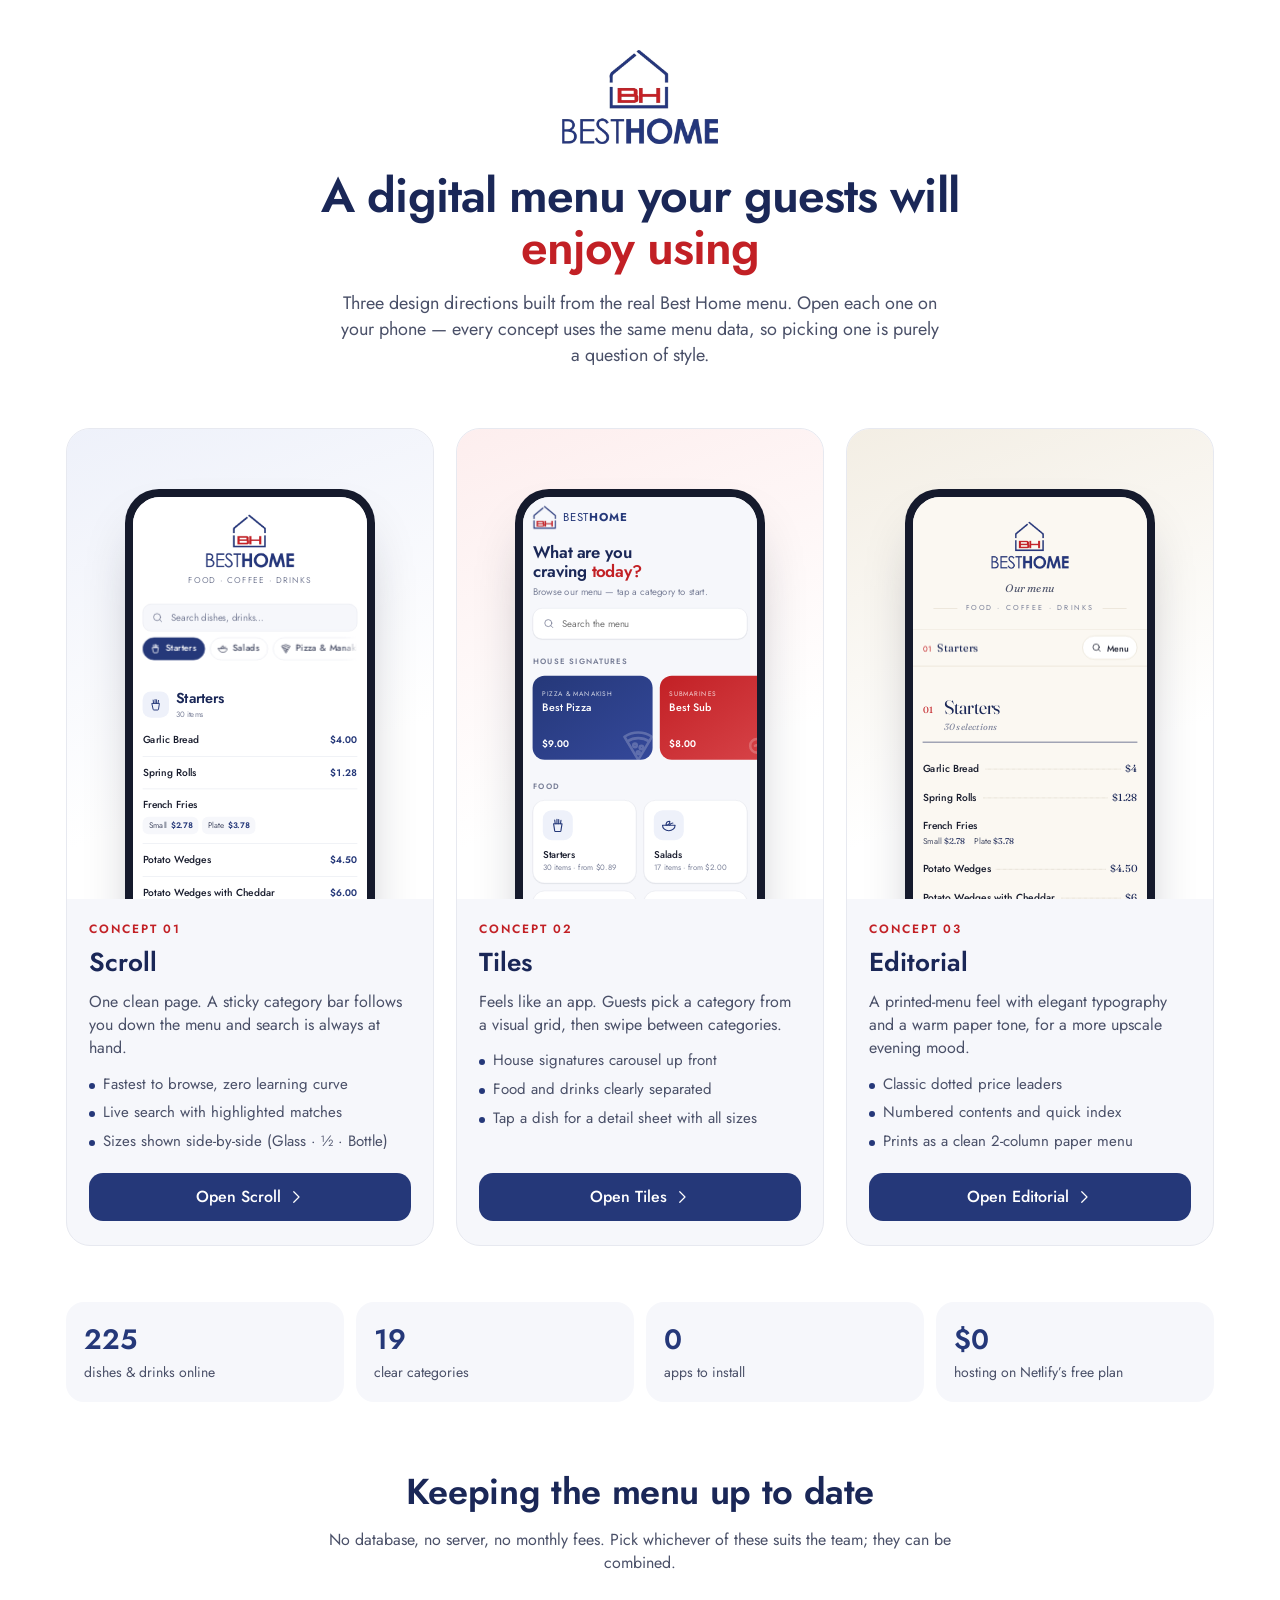
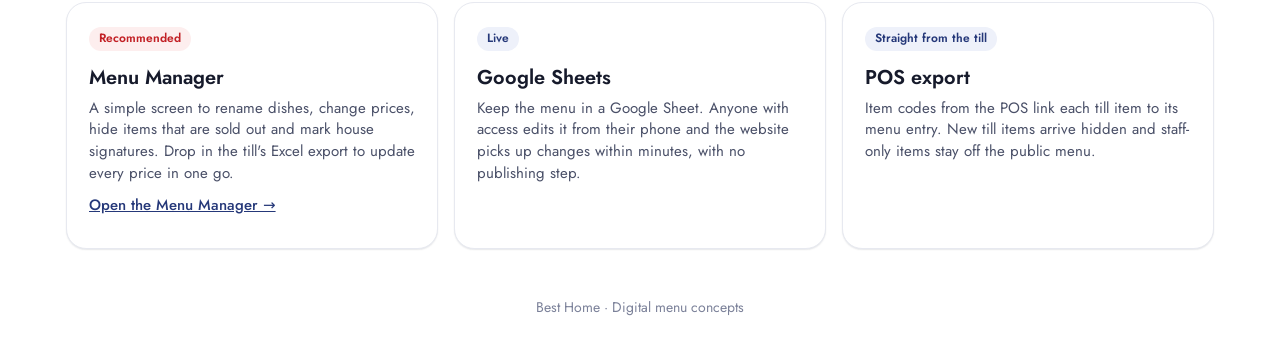
==== index.html @ f2aa8792 "Best Home digital menu: 3 design concepts, menu manager, Netlify config - Curated customer menu from" ====
<!doctype html>
<html lang="en">
<head>
<meta charset="utf-8">
<meta name="viewport" content="width=device-width, initial-scale=1, viewport-fit=cover">
<title>Best Home · Digital Menu Concepts</title>
<meta name="description" content="Three design concepts for the Best Home digital menu.">
<meta name="theme-color" content="#ffffff">
<link rel="icon" href="assets/favicon.png">
<link rel="apple-touch-icon" href="assets/apple-touch-icon.png">
<link rel="preload" href="assets/fonts/jost.woff2" as="font" type="font/woff2" crossorigin>
<link rel="stylesheet" href="assets/base.css">
<style>
  .wrap { max-width: 1180px; margin: 0 auto; padding: 0 16px; }
  .hero { text-align: center; padding: 48px 0 20px; }
  .hero img { width: 160px; margin: 0 auto 24px; }
  .hero h1 { margin: 0 auto; max-width: 720px; font-size: clamp(30px, 6vw, 48px); line-height: 1.08; letter-spacing: -.02em; font-weight: 600; color: var(--navy-ink); }
  .hero h1 span { color: var(--red); }
  .hero p { margin: 16px auto 0; max-width: 600px; color: var(--ink-2); font-size: 18px; }
  .concepts { display: grid; gap: 22px; grid-template-columns: 1fr; margin: 40px 0 0; }
  @media (min-width: 900px) { .concepts { grid-template-columns: repeat(3, 1fr); } }
  .concept { display: flex; flex-direction: column; border-radius: 24px; background: var(--bg-2); border: 1px solid var(--line); overflow: hidden; }
  .stage { position: relative; height: 470px; display: grid; place-items: center; background: linear-gradient(160deg, var(--navy-50), #fff 70%); overflow: hidden; }
  .concept:nth-child(2) .stage { background: linear-gradient(160deg, var(--red-50), #fff 70%); }
  .concept:nth-child(3) .stage { background: linear-gradient(160deg, #f3eee4, #fff 70%); }
  .phone { width: 250px; height: 520px; margin-top: 60px; border-radius: 34px; padding: 8px; background: #151a2c; box-shadow: 0 30px 60px -25px rgba(22,26,43,.45); }
  .screen { width: 100%; height: 100%; border-radius: 27px; overflow: hidden; position: relative; background: #fff; }
  .screen iframe { position: absolute; top: 0; left: 0; width: 390px; height: 790px; border: 0; transform: scale(.6); transform-origin: 0 0; pointer-events: none; }
  .body { padding: 22px 22px 24px; display: flex; flex-direction: column; flex: 1; }
  .num { font-size: 12px; font-weight: 600; letter-spacing: .16em; text-transform: uppercase; color: var(--red); }
  .body h2 { margin: 6px 0 8px; font-size: 26px; font-weight: 600; color: var(--navy-ink); }
  .body p { margin: 0 0 14px; color: var(--ink-2); }
  .body ul { margin: 0 0 20px; padding: 0; list-style: none; display: grid; gap: 7px; font-size: 15px; color: var(--ink-2); }
  .body li { display: flex; gap: 8px; }
  .body li::before { content: ""; flex: none; width: 6px; height: 6px; margin-top: 9px; border-radius: 50%; background: var(--navy); }
  .body .go { margin-top: auto; display: inline-flex; align-items: center; justify-content: center; gap: 6px; height: 48px; border-radius: 14px; background: var(--navy); color: #fff; font-weight: 500; text-decoration: none; transition: background .15s; }
  .body .go:hover { background: var(--navy-ink); }
  .body .go .ico { width: 18px; height: 18px; }

  .manage { margin: 64px 0 0; }
  .manage > h2 { margin: 0; font-size: clamp(26px, 4.5vw, 36px); font-weight: 600; letter-spacing: -.01em; color: var(--navy-ink); text-align: center; }
  .manage > p { margin: 10px auto 0; max-width: 640px; text-align: center; color: var(--ink-2); }
  .ways { display: grid; gap: 16px; grid-template-columns: 1fr; margin-top: 28px; }
  @media (min-width: 900px) { .ways { grid-template-columns: repeat(3, 1fr); } }
  .way { padding: 22px; border-radius: 20px; border: 1px solid var(--line); background: #fff; box-shadow: var(--shadow-sm); }
  .way .tag { display: inline-block; padding: 3px 10px; border-radius: 999px; font-size: 12px; font-weight: 600; background: var(--navy-50); color: var(--navy); }
  .way.rec .tag { background: var(--red-50); color: var(--red); }
  .way h3 { margin: 12px 0 6px; font-size: 20px; font-weight: 600; }
  .way p { margin: 0 0 10px; color: var(--ink-2); font-size: 15px; }
  .way a { color: var(--navy); font-weight: 500; }
  .facts { display: grid; grid-template-columns: repeat(2, 1fr); gap: 12px; margin: 56px 0 0; }
  @media (min-width: 760px) { .facts { grid-template-columns: repeat(4, 1fr); } }
  .fact { padding: 18px; border-radius: 18px; background: var(--bg-2); }
  .fact b { display: block; font-size: 28px; color: var(--navy); font-weight: 600; }
  .fact span { color: var(--ink-2); font-size: 14px; }
  footer { text-align: center; color: var(--ink-3); font-size: 14px; padding: 48px 16px 40px; }
</style>
</head>
<body>
<div class="wrap">
  <header class="hero">
    <img src="assets/logo.png" alt="Best Home" width="160" height="98">
    <h1>A digital menu your guests will <span>enjoy using</span></h1>
    <p>Three design directions built from the real Best Home menu. Open each one on your phone — every concept uses the same menu data, so picking one is purely a question of style.</p>
  </header>

  <div class="concepts">
    <article class="concept">
      <div class="stage"><div class="phone"><div class="screen"><iframe src="scroll/" title="Scroll concept preview" loading="lazy" tabindex="-1"></iframe></div></div></div>
      <div class="body">
        <span class="num">Concept 01</span>
        <h2>Scroll</h2>
        <p>One clean page. A sticky category bar follows you down the menu and search is always at hand.</p>
        <ul><li>Fastest to browse, zero learning curve</li><li>Live search with highlighted matches</li><li>Sizes shown side-by-side (Glass · ½ · Bottle)</li></ul>
        <a class="go" href="scroll/">Open Scroll <span data-i="chevron"></span></a>
      </div>
    </article>
    <article class="concept">
      <div class="stage"><div class="phone"><div class="screen"><iframe src="tiles/" title="Tiles concept preview" loading="lazy" tabindex="-1"></iframe></div></div></div>
      <div class="body">
        <span class="num">Concept 02</span>
        <h2>Tiles</h2>
        <p>Feels like an app. Guests pick a category from a visual grid, then swipe between categories.</p>
        <ul><li>House signatures carousel up front</li><li>Food and drinks clearly separated</li><li>Tap a dish for a detail sheet with all sizes</li></ul>
        <a class="go" href="tiles/">Open Tiles <span data-i="chevron"></span></a>
      </div>
    </article>
    <article class="concept">
      <div class="stage"><div class="phone"><div class="screen"><iframe src="editorial/" title="Editorial concept preview" loading="lazy" tabindex="-1"></iframe></div></div></div>
      <div class="body">
        <span class="num">Concept 03</span>
        <h2>Editorial</h2>
        <p>A printed-menu feel with elegant typography and a warm paper tone, for a more upscale evening mood.</p>
        <ul><li>Classic dotted price leaders</li><li>Numbered contents and quick index</li><li>Prints as a clean 2-column paper menu</li></ul>
        <a class="go" href="editorial/">Open Editorial <span data-i="chevron"></span></a>
      </div>
    </article>
  </div>

  <div class="facts">
    <div class="fact"><b id="f-items">—</b><span>dishes & drinks online</span></div>
    <div class="fact"><b id="f-cats">—</b><span>clear categories</span></div>
    <div class="fact"><b>0</b><span>apps to install</span></div>
    <div class="fact"><b>$0</b><span>hosting on Netlify’s free plan</span></div>
  </div>

  <section class="manage">
    <h2>Keeping the menu up to date</h2>
    <p>No database, no server, no monthly fees. Pick whichever of these suits the team; they can be combined.</p>
    <div class="ways">
      <div class="way rec"><span class="tag">Recommended</span>
        <h3>Menu Manager</h3>
        <p>A simple screen to rename dishes, change prices, hide items that are sold out and mark house signatures. Drop in the till's Excel export to update every price in one go.</p>
        <p><a href="manage/">Open the Menu Manager →</a></p></div>
      <div class="way"><span class="tag">Live</span>
        <h3>Google Sheets</h3>
        <p>Keep the menu in a Google Sheet. Anyone with access edits it from their phone and the website picks up changes within minutes, with no publishing step.</p></div>
      <div class="way"><span class="tag">Straight from the till</span>
        <h3>POS export</h3>
        <p>Item codes from the POS link each till item to its menu entry. New till items arrive hidden and staff-only items stay off the public menu.</p></div>
    </div>
  </section>
</div>
<footer>Best Home · Digital menu concepts</footer>

<script src="assets/config.js"></script>
<script src="assets/icons.js"></script>
<script src="assets/menu-core.js"></script>
<script>
  document.querySelectorAll("[data-i]").forEach((el) => el.innerHTML = BH.icon(el.dataset.i));
  BH.load().then((m) => {
    document.getElementById("f-items").textContent = m.categories.reduce((n, c) => n + c.items.length, 0);
    document.getElementById("f-cats").textContent = m.categories.length;
  });
</script>
</body>
</html>
---- assets/base.css ----
/* Shared tokens + reset. Light mode only (by design). */
/* Self-hosted fonts (no third-party requests) */
@font-face { font-family: "Jost"; font-style: normal; font-weight: 400 700; font-display: swap; src: url(fonts/jost.woff2) format("woff2"); }
@font-face { font-family: "Fraunces"; font-style: normal; font-weight: 300 700; font-display: swap; src: url(fonts/fraunces.woff2) format("woff2"); }
@font-face { font-family: "Fraunces"; font-style: italic; font-weight: 300 600; font-display: swap; src: url(fonts/fraunces-italic.woff2) format("woff2"); }

:root {
  color-scheme: light;
  --navy: #253879;
  --navy-ink: #1a2757;
  --navy-50: #eef1fa;
  --navy-100: #dde3f4;
  --red: #c22025;
  --red-50: #fdeeee;
  --ink: #161a2b;
  --ink-2: #4a5068;
  --ink-3: #7b8199;
  --line: #e7e9f0;
  --bg: #ffffff;
  --bg-2: #f6f7fb;
  --radius: 16px;
  --shadow-sm: 0 1px 2px rgba(22, 26, 43, .06), 0 1px 1px rgba(22, 26, 43, .04);
  --shadow: 0 10px 30px -12px rgba(37, 56, 121, .22), 0 2px 6px rgba(22, 26, 43, .05);
  --font: "Jost", system-ui, -apple-system, "Segoe UI", Roboto, sans-serif;
  --safe-b: env(safe-area-inset-bottom, 0px);
}
*, *::before, *::after { box-sizing: border-box; }
html { -webkit-text-size-adjust: 100%; scroll-behavior: smooth; }
@media (prefers-reduced-motion: reduce) { html { scroll-behavior: auto; } *, *::before, *::after { animation: none !important; transition: none !important; } }
body { margin: 0; background: var(--bg); color: var(--ink); font-family: var(--font); font-size: 16px; line-height: 1.45; -webkit-font-smoothing: antialiased; -webkit-tap-highlight-color: transparent; }
img, svg { display: block; }
button, input { font: inherit; color: inherit; }
button { cursor: pointer; background: none; border: 0; padding: 0; }
a { color: inherit; }
.ico { width: 24px; height: 24px; flex: none; }
.ico-s { width: 16px; height: 16px; flex: none; display: inline-block; vertical-align: -3px; margin-right: 6px; }
.sr-only { position: absolute; width: 1px; height: 1px; overflow: hidden; clip: rect(0 0 0 0); white-space: nowrap; }
:focus-visible { outline: 2.5px solid var(--navy); outline-offset: 2px; border-radius: 8px; }
.tabnum { font-variant-numeric: tabular-nums; }

/* loading skeleton */
.bh-loading { display: grid; place-items: center; min-height: 60vh; color: var(--ink-3); gap: 12px; }
.bh-spin { width: 28px; height: 28px; border: 2.5px solid var(--navy-100); border-top-color: var(--navy); border-radius: 50%; animation: bhspin .8s linear infinite; }
@keyframes bhspin { to { transform: rotate(360deg); } }

/* "back to concepts" pill shown only while presenting the demo */
.demo-pill { position: fixed; left: 12px; bottom: calc(12px + var(--safe-b)); z-index: 90; display: inline-flex; align-items: center; gap: 4px; padding: 8px 12px 8px 8px; border-radius: 999px; background: rgba(22, 26, 43, .86); color: #fff; font-size: 13px; text-decoration: none; backdrop-filter: blur(8px); box-shadow: var(--shadow); }
.demo-pill .ico { width: 18px; height: 18px; }
.preview-bar { position: relative; z-index: 100; background: #fff6d6; color: #6b5200; text-align: center; font-size: 13px; padding: 6px 12px; border-bottom: 1px solid #f0dc92; }
input[type="search"]::-webkit-search-cancel-button, input[type="search"]::-webkit-search-decoration { -webkit-appearance: none; appearance: none; }
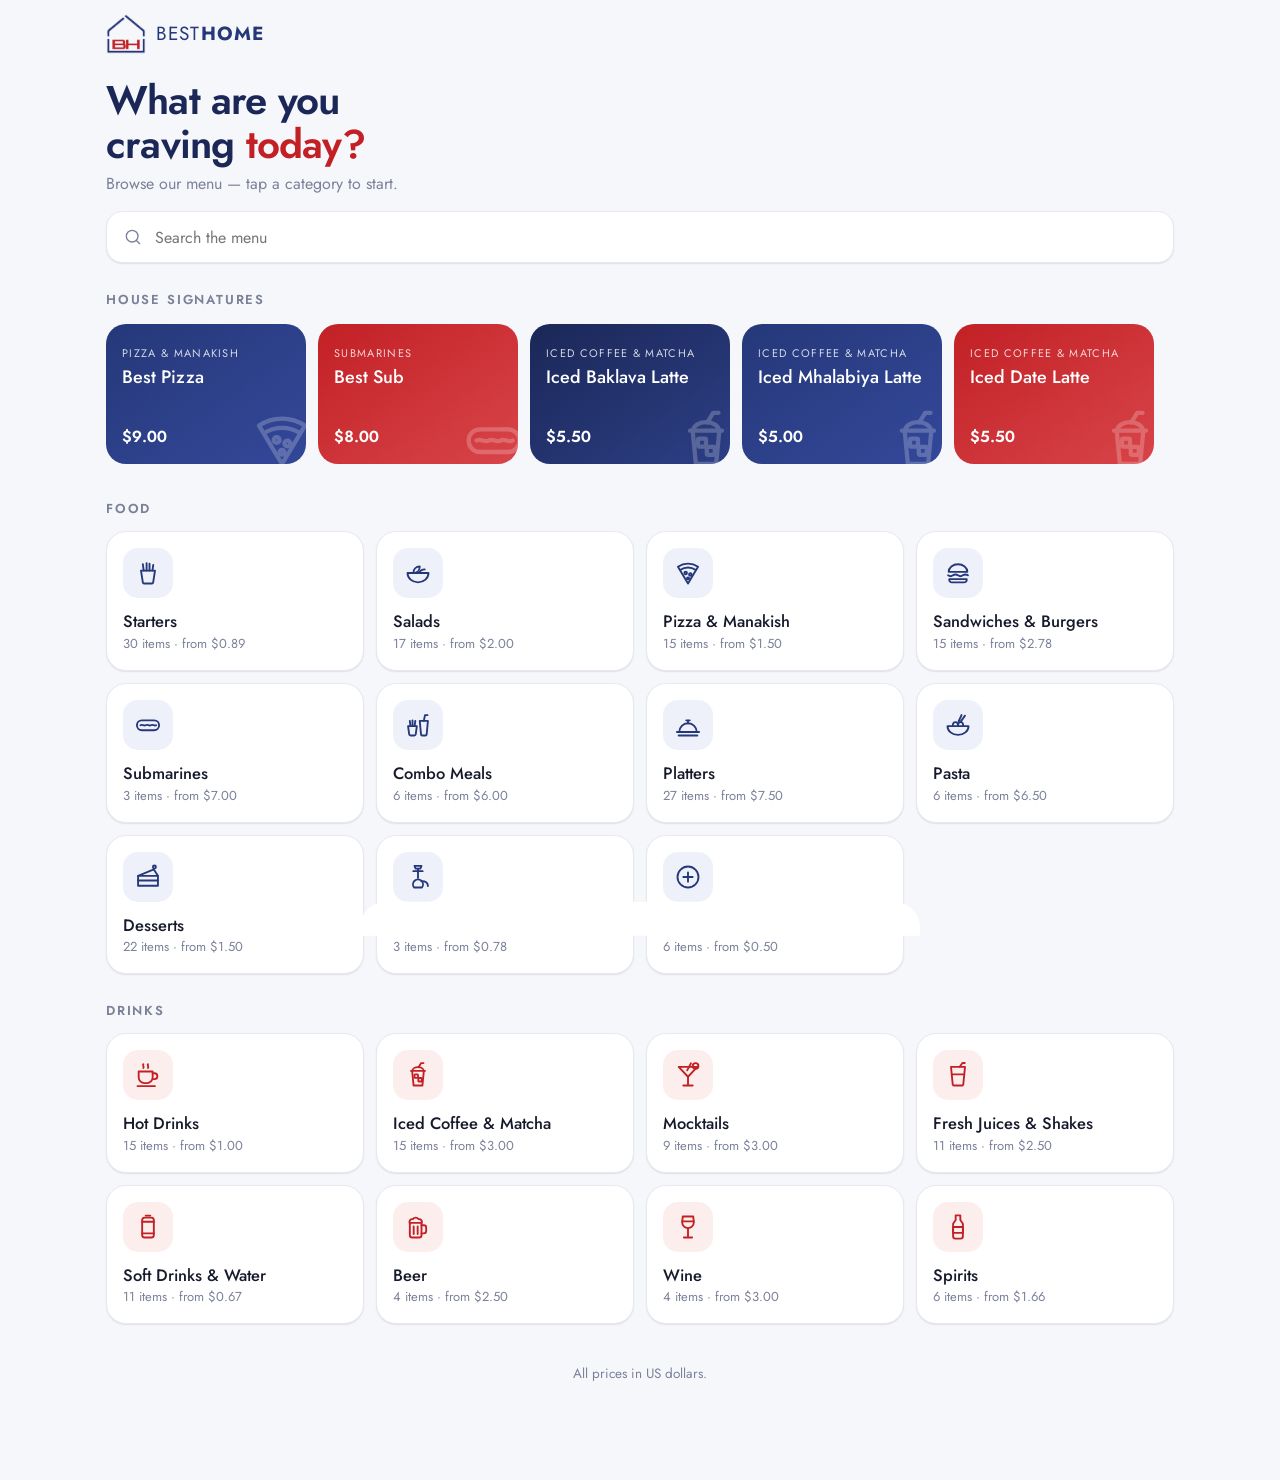
==== commit ef1ab20f: "Make Tiles the live menu and Google Sheets the editing method - Tiles is now the site root; /tiles/ " ====
--- a/index.html
+++ b/index.html
@@ -3,135 +3,232 @@
 <head>
 <meta charset="utf-8">
 <meta name="viewport" content="width=device-width, initial-scale=1, viewport-fit=cover">
-<title>Best Home · Digital Menu Concepts</title>
-<meta name="description" content="Three design concepts for the Best Home digital menu.">
-<meta name="theme-color" content="#ffffff">
+<title>Best Home · Menu</title>
+<meta name="description" content="The Best Home menu — food, coffee and drinks.">
+<meta name="theme-color" content="#f6f7fb">
 <link rel="icon" href="assets/favicon.png">
 <link rel="apple-touch-icon" href="assets/apple-touch-icon.png">
 <link rel="preload" href="assets/fonts/jost.woff2" as="font" type="font/woff2" crossorigin>
 <link rel="stylesheet" href="assets/base.css">
 <style>
-  .wrap { max-width: 1180px; margin: 0 auto; padding: 0 16px; }
-  .hero { text-align: center; padding: 48px 0 20px; }
-  .hero img { width: 160px; margin: 0 auto 24px; }
-  .hero h1 { margin: 0 auto; max-width: 720px; font-size: clamp(30px, 6vw, 48px); line-height: 1.08; letter-spacing: -.02em; font-weight: 600; color: var(--navy-ink); }
-  .hero h1 span { color: var(--red); }
-  .hero p { margin: 16px auto 0; max-width: 600px; color: var(--ink-2); font-size: 18px; }
-  .concepts { display: grid; gap: 22px; grid-template-columns: 1fr; margin: 40px 0 0; }
-  @media (min-width: 900px) { .concepts { grid-template-columns: repeat(3, 1fr); } }
-  .concept { display: flex; flex-direction: column; border-radius: 24px; background: var(--bg-2); border: 1px solid var(--line); overflow: hidden; }
-  .stage { position: relative; height: 470px; display: grid; place-items: center; background: linear-gradient(160deg, var(--navy-50), #fff 70%); overflow: hidden; }
-  .concept:nth-child(2) .stage { background: linear-gradient(160deg, var(--red-50), #fff 70%); }
-  .concept:nth-child(3) .stage { background: linear-gradient(160deg, #f3eee4, #fff 70%); }
-  .phone { width: 250px; height: 520px; margin-top: 60px; border-radius: 34px; padding: 8px; background: #151a2c; box-shadow: 0 30px 60px -25px rgba(22,26,43,.45); }
-  .screen { width: 100%; height: 100%; border-radius: 27px; overflow: hidden; position: relative; background: #fff; }
-  .screen iframe { position: absolute; top: 0; left: 0; width: 390px; height: 790px; border: 0; transform: scale(.6); transform-origin: 0 0; pointer-events: none; }
-  .body { padding: 22px 22px 24px; display: flex; flex-direction: column; flex: 1; }
-  .num { font-size: 12px; font-weight: 600; letter-spacing: .16em; text-transform: uppercase; color: var(--red); }
-  .body h2 { margin: 6px 0 8px; font-size: 26px; font-weight: 600; color: var(--navy-ink); }
-  .body p { margin: 0 0 14px; color: var(--ink-2); }
-  .body ul { margin: 0 0 20px; padding: 0; list-style: none; display: grid; gap: 7px; font-size: 15px; color: var(--ink-2); }
-  .body li { display: flex; gap: 8px; }
-  .body li::before { content: ""; flex: none; width: 6px; height: 6px; margin-top: 9px; border-radius: 50%; background: var(--navy); }
-  .body .go { margin-top: auto; display: inline-flex; align-items: center; justify-content: center; gap: 6px; height: 48px; border-radius: 14px; background: var(--navy); color: #fff; font-weight: 500; text-decoration: none; transition: background .15s; }
-  .body .go:hover { background: var(--navy-ink); }
-  .body .go .ico { width: 18px; height: 18px; }
-
-  .manage { margin: 64px 0 0; }
-  .manage > h2 { margin: 0; font-size: clamp(26px, 4.5vw, 36px); font-weight: 600; letter-spacing: -.01em; color: var(--navy-ink); text-align: center; }
-  .manage > p { margin: 10px auto 0; max-width: 640px; text-align: center; color: var(--ink-2); }
-  .ways { display: grid; gap: 16px; grid-template-columns: 1fr; margin-top: 28px; }
-  @media (min-width: 900px) { .ways { grid-template-columns: repeat(3, 1fr); } }
-  .way { padding: 22px; border-radius: 20px; border: 1px solid var(--line); background: #fff; box-shadow: var(--shadow-sm); }
-  .way .tag { display: inline-block; padding: 3px 10px; border-radius: 999px; font-size: 12px; font-weight: 600; background: var(--navy-50); color: var(--navy); }
-  .way.rec .tag { background: var(--red-50); color: var(--red); }
-  .way h3 { margin: 12px 0 6px; font-size: 20px; font-weight: 600; }
-  .way p { margin: 0 0 10px; color: var(--ink-2); font-size: 15px; }
-  .way a { color: var(--navy); font-weight: 500; }
-  .facts { display: grid; grid-template-columns: repeat(2, 1fr); gap: 12px; margin: 56px 0 0; }
-  @media (min-width: 760px) { .facts { grid-template-columns: repeat(4, 1fr); } }
-  .fact { padding: 18px; border-radius: 18px; background: var(--bg-2); }
-  .fact b { display: block; font-size: 28px; color: var(--navy); font-weight: 600; }
-  .fact span { color: var(--ink-2); font-size: 14px; }
-  footer { text-align: center; color: var(--ink-3); font-size: 14px; padding: 48px 16px 40px; }
+  body { background: var(--bg-2); }
+  .wrap { max-width: 1100px; margin: 0 auto; padding: 0 16px; }
+  .topbar { display: flex; align-items: center; justify-content: space-between; padding: 14px 0 6px; }
+  .brand { display: flex; align-items: center; gap: 10px; text-decoration: none; }
+  .brand img { width: 40px; height: 40px; }
+  .brand b { font-size: 19px; letter-spacing: .06em; color: var(--navy); font-weight: 400; }
+  .brand b strong { font-weight: 700; }
+  .hello { margin: 18px 0 16px; }
+  .hello h1 { margin: 0; font-size: clamp(28px, 7vw, 40px); line-height: 1.1; letter-spacing: -.02em; font-weight: 600; color: var(--navy-ink); }
+  .hello h1 span { color: var(--red); }
+  .hello p { margin: 6px 0 0; color: var(--ink-3); }
+  .search { display: flex; align-items: center; gap: 10px; height: 52px; padding: 0 16px; border-radius: 16px; background: #fff; box-shadow: var(--shadow-sm); border: 1px solid var(--line); transition: border-color .15s, box-shadow .15s; }
+  .search:focus-within { border-color: var(--navy); box-shadow: 0 0 0 4px var(--navy-50); }
+  .search .ico { color: var(--ink-3); width: 20px; height: 20px; }
+  .search input { flex: 1; min-width: 0; border: 0; background: none; outline: none; font-size: 16px; }
+  .search button { color: var(--ink-3); display: none; }
+  .search.has button { display: block; }
+
+  h2.lbl { margin: 28px 0 12px; font-size: 13px; font-weight: 600; letter-spacing: .14em; text-transform: uppercase; color: var(--ink-3); }
+  .sig { display: flex; gap: 12px; overflow-x: auto; scroll-snap-type: x mandatory; margin: 0 -16px; padding: 2px 16px 8px; scrollbar-width: none; }
+  .sig::-webkit-scrollbar { display: none; }
+  .sig-card { flex: none; width: 200px; scroll-snap-align: start; border-radius: 20px; padding: 16px; color: #fff; background: linear-gradient(145deg, var(--navy) 0%, #34489a 100%); position: relative; overflow: hidden; text-align: left; }
+  .sig-card:nth-child(3n+2) { background: linear-gradient(145deg, var(--red) 0%, #d8454a 100%); }
+  .sig-card:nth-child(3n) { background: linear-gradient(145deg, #1a2757 0%, #2d3f86 100%); }
+  .sig-card .ico { width: 64px; height: 64px; position: absolute; right: -8px; bottom: -8px; opacity: .22; }
+  .sig-card small { font-size: 11px; letter-spacing: .12em; text-transform: uppercase; opacity: .8; }
+  .sig-card h3 { margin: 4px 0 14px; font-size: 18px; font-weight: 500; line-height: 1.2; min-height: 44px; }
+  .sig-card b { font-size: 16px; font-weight: 600; }
+
+  .tiles { display: grid; grid-template-columns: repeat(2, 1fr); gap: 12px; }
+  @media (min-width: 640px) { .tiles { grid-template-columns: repeat(3, 1fr); } }
+  @media (min-width: 960px) { .tiles { grid-template-columns: repeat(4, 1fr); } }
+  .tile { display: flex; flex-direction: column; align-items: flex-start; gap: 14px; padding: 16px; border-radius: 20px; background: #fff; border: 1px solid var(--line); text-decoration: none; box-shadow: var(--shadow-sm); transition: transform .15s, box-shadow .2s; min-height: 132px; }
+  .tile:hover { transform: translateY(-2px); box-shadow: var(--shadow); }
+  .tile:active { transform: scale(.98); }
+  .tile .ic { width: 50px; height: 50px; border-radius: 15px; display: grid; place-items: center; background: var(--navy-50); color: var(--navy); }
+  .tile.drink .ic { background: var(--red-50); color: var(--red); }
+  .tile .ic .ico { width: 28px; height: 28px; }
+  .tile h3 { margin: 0; font-size: 16.5px; font-weight: 500; line-height: 1.2; color: var(--ink); }
+  .tile p { margin: 3px 0 0; font-size: 13px; color: var(--ink-3); }
+
+  /* category view */
+  .cat-head { position: sticky; top: 0; z-index: 20; background: rgba(246,247,251,.9); backdrop-filter: blur(14px) saturate(1.5); -webkit-backdrop-filter: blur(14px) saturate(1.5); border-bottom: 1px solid var(--line); }
+  .cat-top { display: flex; align-items: center; gap: 8px; padding: 10px 0 4px; }
+  .icon-btn { width: 44px; height: 44px; display: grid; place-items: center; border-radius: 14px; background: #fff; border: 1px solid var(--line); color: var(--ink); flex: none; text-decoration: none; }
+  .cat-top h1 { flex: 1; margin: 0; font-size: 21px; font-weight: 600; color: var(--navy-ink); white-space: nowrap; overflow: hidden; text-overflow: ellipsis; }
+  .tabs { display: flex; gap: 6px; overflow-x: auto; padding: 8px 0 10px; scrollbar-width: none; }
+  .tabs::-webkit-scrollbar { display: none; }
+  .tabs a { flex: none; padding: 8px 14px; border-radius: 999px; font-size: 14.5px; font-weight: 500; color: var(--ink-2); text-decoration: none; white-space: nowrap; }
+  .tabs a.on { background: var(--navy); color: #fff; }
+  .cards { display: grid; gap: 10px; padding: 16px 0 24px; grid-template-columns: 1fr; }
+  @media (min-width: 760px) { .cards { grid-template-columns: 1fr 1fr; } }
+  .card { display: flex; align-items: center; gap: 14px; width: 100%; padding: 14px; border-radius: 18px; background: #fff; border: 1px solid var(--line); text-align: left; box-shadow: var(--shadow-sm); transition: transform .12s; }
+  .card:active { transform: scale(.985); }
+  .card .ic { width: 52px; height: 52px; border-radius: 14px; background: var(--bg-2); color: var(--navy); display: grid; place-items: center; flex: none; }
+  .card .t { flex: 1; min-width: 0; }
+  .card h3 { margin: 0; font-size: 16.5px; font-weight: 500; line-height: 1.25; }
+  .card p { margin: 2px 0 0; font-size: 13.5px; color: var(--ink-3); white-space: nowrap; overflow: hidden; text-overflow: ellipsis; }
+  .card .pr { text-align: right; font-weight: 600; color: var(--navy); white-space: nowrap; }
+  .card .pr small { display: block; font-weight: 400; font-size: 11.5px; color: var(--ink-3); text-transform: uppercase; letter-spacing: .06em; }
+  .sigtag { display: inline-block; margin-left: 6px; width: 8px; height: 8px; border-radius: 50%; background: var(--red); vertical-align: 2px; }
+  .next { display: flex; align-items: center; justify-content: space-between; gap: 12px; width: 100%; padding: 18px; margin-bottom: 90px; border-radius: 18px; background: var(--navy); color: #fff; text-decoration: none; }
+  .next small { display: block; opacity: .7; font-size: 12px; letter-spacing: .1em; text-transform: uppercase; }
+  .next b { font-weight: 500; font-size: 18px; }
+  .view { animation: in .28s cubic-bezier(.2,.8,.2,1); }
+  .view.back { animation-name: inBack; }
+  @keyframes in { from { opacity: 0; transform: translateX(18px); } }
+  @keyframes inBack { from { opacity: 0; transform: translateX(-18px); } }
+
+  /* bottom sheet */
+  .scrim { position: fixed; inset: 0; z-index: 60; background: rgba(22,26,43,.38); opacity: 0; pointer-events: none; transition: opacity .25s; }
+  .sheet { position: fixed; left: 0; right: 0; bottom: 0; z-index: 61; max-width: 560px; margin: 0 auto; background: #fff; border-radius: 26px 26px 0 0; padding: 10px 20px calc(24px + var(--safe-b)); transform: translateY(105%); transition: transform .32s cubic-bezier(.2,.8,.2,1); box-shadow: 0 -20px 50px -20px rgba(22,26,43,.35); }
+  .open .scrim { opacity: 1; pointer-events: auto; }
+  .open .sheet { transform: none; }
+  .open .demo-pill { opacity: 0; pointer-events: none; }
+  .grab { width: 40px; height: 5px; border-radius: 3px; background: var(--line); margin: 0 auto 14px; }
+  .sheet .hd { display: flex; gap: 14px; align-items: center; }
+  .sheet .hd .ic { width: 60px; height: 60px; border-radius: 18px; background: var(--navy-50); color: var(--navy); display: grid; place-items: center; }
+  .sheet .hd .ic .ico { width: 32px; height: 32px; }
+  .sheet h2 { margin: 0; font-size: 23px; font-weight: 600; line-height: 1.15; color: var(--navy-ink); }
+  .sheet .cat { color: var(--ink-3); font-size: 14px; }
+  .sheet .desc { margin: 14px 0 0; color: var(--ink-2); }
+  .sheet .sig-l { display: inline-flex; margin-top: 12px; padding: 4px 10px; border-radius: 999px; background: var(--red-50); color: var(--red); font-size: 12px; font-weight: 600; letter-spacing: .06em; text-transform: uppercase; }
+  .opts { margin: 18px 0 0; border: 1px solid var(--line); border-radius: 16px; overflow: hidden; }
+  .opt { display: flex; justify-content: space-between; padding: 14px 16px; font-size: 16px; }
+  .opt + .opt { border-top: 1px solid var(--line); }
+  .opt b { color: var(--navy); font-weight: 600; }
+  .sheet .x { position: absolute; top: 14px; right: 14px; width: 38px; height: 38px; border-radius: 50%; background: var(--bg-2); display: grid; place-items: center; color: var(--ink-2); }
+  .empty { text-align: center; color: var(--ink-3); padding: 40px 0; }
+  footer { text-align: center; color: var(--ink-3); font-size: 13.5px; padding: 32px 0 96px; }
+  footer .c { display: flex; flex-wrap: wrap; gap: 8px 18px; justify-content: center; margin-bottom: 8px; }
+  footer a { text-decoration: none; }
 </style>
 </head>
 <body>
-<div class="wrap">
-  <header class="hero">
-    <img src="assets/logo.png" alt="Best Home" width="160" height="98">
-    <h1>A digital menu your guests will <span>enjoy using</span></h1>
-    <p>Three design directions built from the real Best Home menu. Open each one on your phone — every concept uses the same menu data, so picking one is purely a question of style.</p>
-  </header>
-
-  <div class="concepts">
-    <article class="concept">
-      <div class="stage"><div class="phone"><div class="screen"><iframe src="scroll/" title="Scroll concept preview" loading="lazy" tabindex="-1"></iframe></div></div></div>
-      <div class="body">
-        <span class="num">Concept 01</span>
-        <h2>Scroll</h2>
-        <p>One clean page. A sticky category bar follows you down the menu and search is always at hand.</p>
-        <ul><li>Fastest to browse, zero learning curve</li><li>Live search with highlighted matches</li><li>Sizes shown side-by-side (Glass · ½ · Bottle)</li></ul>
-        <a class="go" href="scroll/">Open Scroll <span data-i="chevron"></span></a>
-      </div>
-    </article>
-    <article class="concept">
-      <div class="stage"><div class="phone"><div class="screen"><iframe src="tiles/" title="Tiles concept preview" loading="lazy" tabindex="-1"></iframe></div></div></div>
-      <div class="body">
-        <span class="num">Concept 02</span>
-        <h2>Tiles</h2>
-        <p>Feels like an app. Guests pick a category from a visual grid, then swipe between categories.</p>
-        <ul><li>House signatures carousel up front</li><li>Food and drinks clearly separated</li><li>Tap a dish for a detail sheet with all sizes</li></ul>
-        <a class="go" href="tiles/">Open Tiles <span data-i="chevron"></span></a>
-      </div>
-    </article>
-    <article class="concept">
-      <div class="stage"><div class="phone"><div class="screen"><iframe src="editorial/" title="Editorial concept preview" loading="lazy" tabindex="-1"></iframe></div></div></div>
-      <div class="body">
-        <span class="num">Concept 03</span>
-        <h2>Editorial</h2>
-        <p>A printed-menu feel with elegant typography and a warm paper tone, for a more upscale evening mood.</p>
-        <ul><li>Classic dotted price leaders</li><li>Numbered contents and quick index</li><li>Prints as a clean 2-column paper menu</li></ul>
-        <a class="go" href="editorial/">Open Editorial <span data-i="chevron"></span></a>
-      </div>
-    </article>
-  </div>
-
-  <div class="facts">
-    <div class="fact"><b id="f-items">—</b><span>dishes & drinks online</span></div>
-    <div class="fact"><b id="f-cats">—</b><span>clear categories</span></div>
-    <div class="fact"><b>0</b><span>apps to install</span></div>
-    <div class="fact"><b>$0</b><span>hosting on Netlify’s free plan</span></div>
-  </div>
-
-  <section class="manage">
-    <h2>Keeping the menu up to date</h2>
-    <p>No database, no server, no monthly fees. Pick whichever of these suits the team; they can be combined.</p>
-    <div class="ways">
-      <div class="way rec"><span class="tag">Recommended</span>
-        <h3>Menu Manager</h3>
-        <p>A simple screen to rename dishes, change prices, hide items that are sold out and mark house signatures. Drop in the till's Excel export to update every price in one go.</p>
-        <p><a href="manage/">Open the Menu Manager →</a></p></div>
-      <div class="way"><span class="tag">Live</span>
-        <h3>Google Sheets</h3>
-        <p>Keep the menu in a Google Sheet. Anyone with access edits it from their phone and the website picks up changes within minutes, with no publishing step.</p></div>
-      <div class="way"><span class="tag">Straight from the till</span>
-        <h3>POS export</h3>
-        <p>Item codes from the POS link each till item to its menu entry. New till items arrive hidden and staff-only items stay off the public menu.</p></div>
-    </div>
-  </section>
-</div>
-<footer>Best Home · Digital menu concepts</footer>
+<div id="app"><div class="bh-loading"><div class="bh-spin"></div>Loading menu…</div></div>
+<div class="scrim" id="scrim"></div>
+<div class="sheet" id="sheet" role="dialog" aria-modal="true" aria-labelledby="sheet-title"></div>
 
 <script src="assets/config.js"></script>
 <script src="assets/icons.js"></script>
 <script src="assets/menu-core.js"></script>
 <script>
-  document.querySelectorAll("[data-i]").forEach((el) => el.innerHTML = BH.icon(el.dataset.i));
-  BH.load().then((m) => {
-    document.getElementById("f-items").textContent = m.categories.reduce((n, c) => n + c.items.length, 0);
-    document.getElementById("f-cats").textContent = m.categories.length;
-  });
+(async () => {
+  const menu = await BH.load();
+  const { esc, price, icon } = BH;
+  const cats = menu.categories;
+  const DRINK_ICONS = ["coffee", "iced", "mocktail", "juice", "soda", "beer", "wine", "spirits"];
+  const isDrink = (c) => DRINK_ICONS.includes(c.icon);
+  const app = document.getElementById("app");
+  let query = "", lastIdx = -1;
+
+  const priceBlock = (d) => d.prices.length > 1
+    ? `<small>from</small><span class="tabnum">${price(BH.minPrice(d))}</span>`
+    : `<span class="tabnum">${price(d.prices[0].price)}</span>`;
+  const sub = (d) => d.description || (d.prices.length > 1 ? d.prices.map((p) => p.label).join(" · ") : d.prices[0].label);
+
+  const card = (d, c) => `<button class="card" data-d="${d.id}"><span class="ic">${icon(c.icon)}</span>` +
+    `<span class="t"><h3>${esc(d.name)}${d.tags.includes("signature") ? '<span class="sigtag" title="Signature"></span>' : ""}</h3>` +
+    (sub(d) ? `<p>${esc(sub(d))}</p>` : "") + `</span><span class="pr">${priceBlock(d)}</span></button>`;
+
+  const tileHTML = (c) => `<a class="tile${isDrink(c) ? " drink" : ""}" href="#/${c.id}"><span class="ic">${icon(c.icon)}</span>` +
+    `<span><h3>${esc(c.name)}</h3><p>${c.items.length} items · from ${price(Math.min(...c.items.map(BH.minPrice)))}</p></span></a>`;
+
+  function home() {
+    const sigs = [];
+    cats.forEach((c) => c.items.forEach((d) => d.tags.includes("signature") && sigs.push([d, c])));
+    app.innerHTML = `<div class="view back"><div class="wrap">
+      <div class="topbar"><a class="brand" href="#/"><img src="assets/logo-mark.png" alt=""><b>BEST<strong>HOME</strong></b></a></div>
+      <div class="hello"><h1>What are you<br>craving <span>today?</span></h1><p>Browse our menu — tap a category to start.</p></div>
+      <label class="search" id="search"><span class="sr-only">Search</span>${icon("search")}
+        <input id="q" type="search" placeholder="Search the menu" autocomplete="off" enterkeyhint="search" value="${esc(query)}">
+        <button type="button" id="clr" aria-label="Clear">${icon("close")}</button></label>
+      <div id="body"></div>
+      <footer><div class="c">${BH.contactHTML()}</div>All prices in US dollars.</footer>
+    </div></div>`;
+    const body = document.getElementById("body"), q = document.getElementById("q"), sb = document.getElementById("search");
+    const draw = () => {
+      sb.classList.toggle("has", !!query);
+      if (query.trim()) {
+        const res = [];
+        cats.forEach((c) => c.items.forEach((d) => BH.matches(d, c, query) && res.push(card(d, c))));
+        body.innerHTML = `<h2 class="lbl">${res.length} result${res.length === 1 ? "" : "s"}</h2>` +
+          (res.length ? `<div class="cards" style="padding-top:0">${res.join("")}</div>` : `<div class="empty">No dishes match “${esc(query)}”.</div>`);
+        return;
+      }
+      body.innerHTML =
+        (sigs.length ? `<h2 class="lbl">House signatures</h2><div class="sig">${sigs.map(([d, c]) =>
+          `<button class="sig-card" data-d="${d.id}"><small>${esc(c.name)}</small><h3>${esc(d.name)}</h3><b class="tabnum">${price(BH.minPrice(d))}</b>${icon(c.icon)}</button>`).join("")}</div>` : "") +
+        `<h2 class="lbl">Food</h2><div class="tiles">${cats.filter((c) => !isDrink(c)).map(tileHTML).join("")}</div>` +
+        `<h2 class="lbl">Drinks</h2><div class="tiles">${cats.filter(isDrink).map(tileHTML).join("")}</div>`;
+    };
+    q.addEventListener("input", () => { query = q.value; draw(); });
+    document.getElementById("clr").onclick = () => { query = ""; q.value = ""; draw(); q.focus(); };
+    draw();
+  }
+
+  function category(i) {
+    const c = cats[i], nx = cats[(i + 1) % cats.length];
+    app.innerHTML = `<div class="view${i < lastIdx ? " back" : ""}"><header class="cat-head"><div class="wrap">
+        <div class="cat-top"><a class="icon-btn" href="#/" aria-label="All categories">${icon("back")}</a><h1>${esc(c.name)}</h1>
+        <a class="icon-btn" href="#/" aria-label="Categories">${icon("grid")}</a></div>
+        <nav class="tabs" id="tabs">${cats.map((x) => `<a href="#/${x.id}" class="${x === c ? "on" : ""}">${esc(x.name)}</a>`).join("")}</nav>
+      </div></header>
+      <main class="wrap"><div class="cards">${c.items.map((d) => card(d, c)).join("")}</div>
+        <a class="next" href="#/${nx.id}"><span><small>Next</small><b>${esc(nx.name)}</b></span>${icon("chevron")}</a></main></div>`;
+    const on = document.querySelector(".tabs .on"), tabs = document.getElementById("tabs");
+    tabs.scrollLeft = on.offsetLeft - tabs.clientWidth / 2 + on.clientWidth / 2;
+    lastIdx = i;
+  }
+
+  function route() {
+    const id = location.hash.replace(/^#\/?/, "");
+    const i = cats.findIndex((c) => c.id === id);
+    closeSheet();
+    if (i >= 0) category(i); else { lastIdx = -1; home(); }
+    window.scrollTo(0, 0);
+  }
+
+  // swipe between categories
+  let sx = 0, sy = 0;
+  app.addEventListener("touchstart", (e) => { sx = e.touches[0].clientX; sy = e.touches[0].clientY; }, { passive: true });
+  app.addEventListener("touchend", (e) => {
+    if (lastIdx < 0) return;
+    const dx = e.changedTouches[0].clientX - sx, dy = e.changedTouches[0].clientY - sy;
+    if (Math.abs(dx) > 70 && Math.abs(dx) > Math.abs(dy) * 1.8 && !e.target.closest(".tabs")) {
+      const n = (lastIdx + (dx < 0 ? 1 : cats.length - 1)) % cats.length;
+      location.hash = "#/" + cats[n].id;
+    }
+  }, { passive: true });
+
+  // dish sheet
+  const root = document.documentElement, sheet = document.getElementById("sheet");
+  function openSheet(id) {
+    let d, c;
+    cats.some((x) => (c = x, d = x.items.find((y) => y.id === id)));
+    if (!d) return;
+    sheet.innerHTML = `<div class="grab"></div><button class="x" aria-label="Close">${icon("close")}</button>
+      <div class="hd"><span class="ic">${icon(c.icon)}</span><div><h2 id="sheet-title">${esc(d.name)}</h2><div class="cat">${esc(c.name)}</div></div></div>
+      ${d.tags.includes("signature") ? '<span class="sig-l">House signature</span>' : ""}
+      ${d.description ? `<p class="desc">${esc(d.description)}</p>` : ""}
+      <div class="opts">${d.prices.map((p) => `<div class="opt"><span>${esc(p.label || "Price")}</span><b class="tabnum">${price(p.price)}</b></div>`).join("")}</div>`;
+    root.classList.add("open");
+    sheet.querySelector(".x").onclick = closeSheet;
+    sheet.querySelector(".x").focus({ preventScroll: true });
+  }
+  function closeSheet() { root.classList.remove("open"); }
+  document.getElementById("scrim").onclick = closeSheet;
+  addEventListener("keydown", (e) => e.key === "Escape" && closeSheet());
+  let ty = 0;
+  sheet.addEventListener("touchstart", (e) => ty = e.touches[0].clientY, { passive: true });
+  sheet.addEventListener("touchend", (e) => e.changedTouches[0].clientY - ty > 60 && closeSheet(), { passive: true });
+  app.addEventListener("click", (e) => { const b = e.target.closest("[data-d]"); if (b) openSheet(b.dataset.d); });
+
+  addEventListener("hashchange", route);
+  route();
+  BH.chrome();
+})();
 </script>
 </body>
 </html>
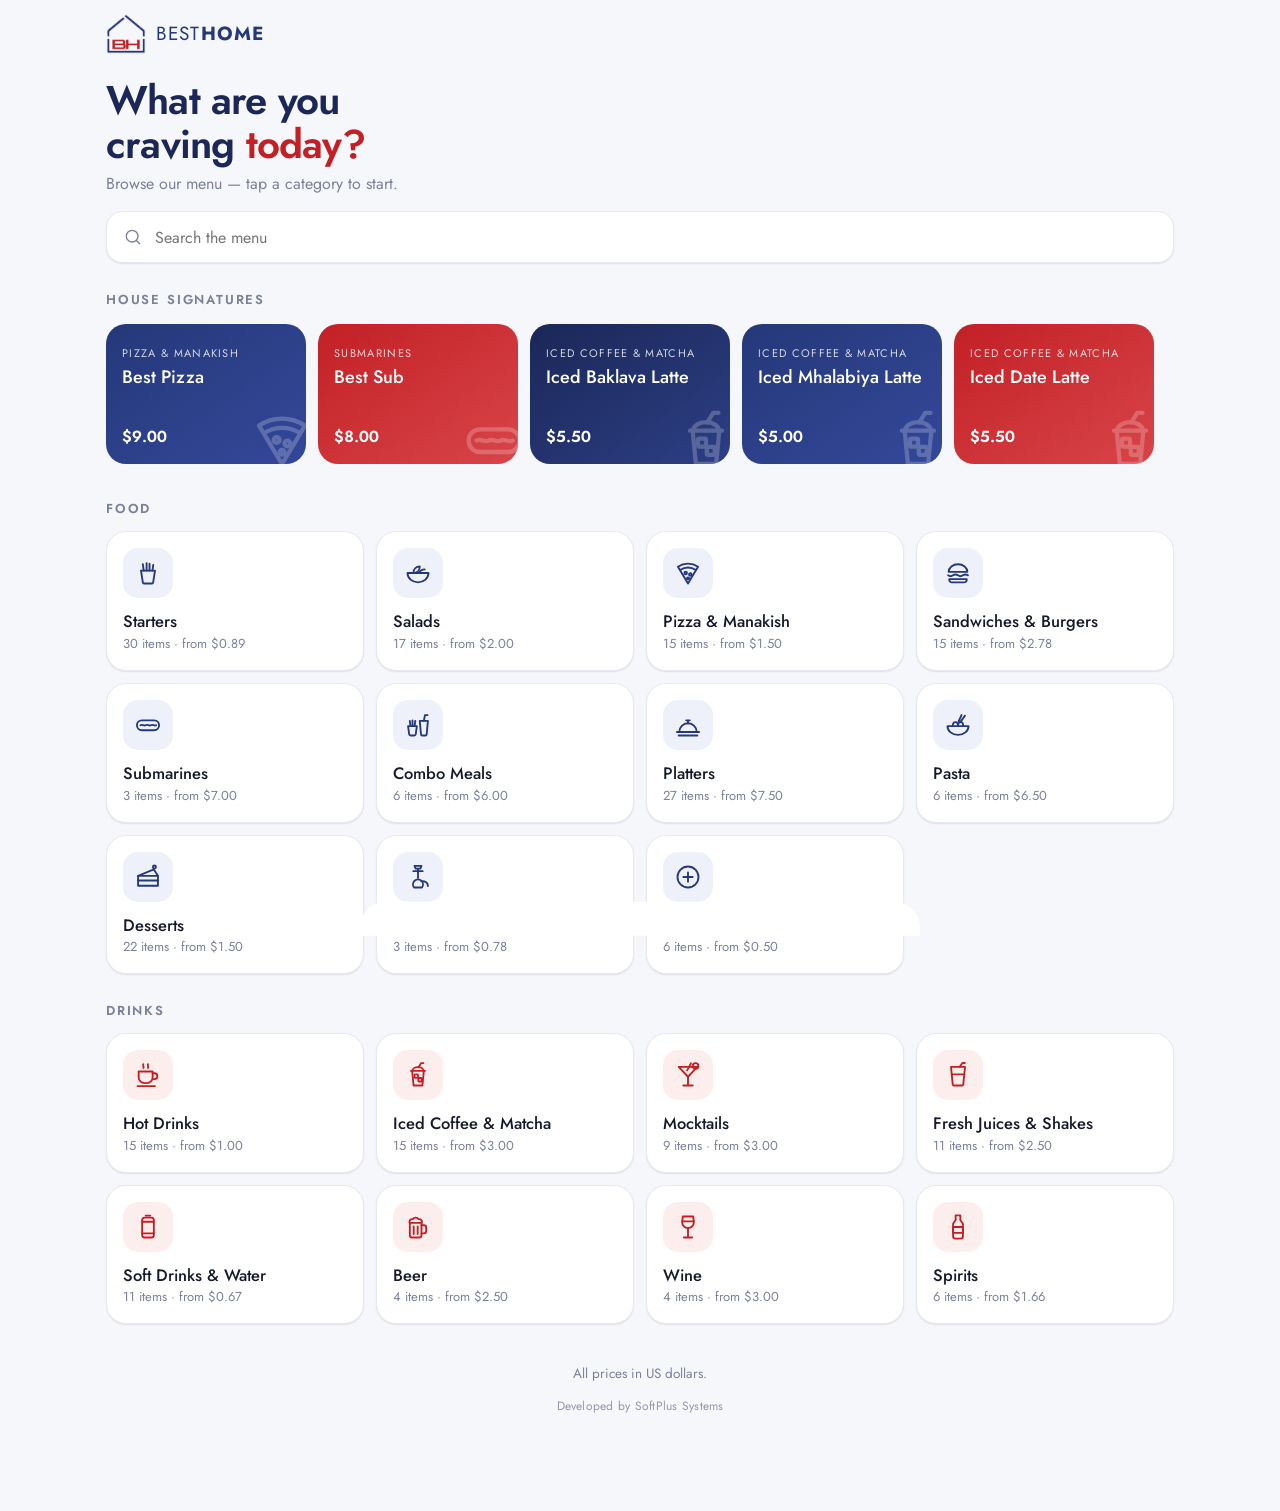
==== commit ea4b094c: "Add Developed by SoftPlus Systems footer; keep signature cards off the screen edge The signature str" ====
--- a/index.html
+++ b/index.html
@@ -30,7 +30,7 @@
   .search.has button { display: block; }
 
   h2.lbl { margin: 28px 0 12px; font-size: 13px; font-weight: 600; letter-spacing: .14em; text-transform: uppercase; color: var(--ink-3); }
-  .sig { display: flex; gap: 12px; overflow-x: auto; scroll-snap-type: x mandatory; margin: 0 -16px; padding: 2px 16px 8px; scrollbar-width: none; }
+  .sig { display: flex; gap: 12px; overflow-x: auto; scroll-snap-type: x mandatory; margin: 0 -16px; padding: 2px 16px 8px; scroll-padding-inline: 16px; scrollbar-width: none; }
   .sig::-webkit-scrollbar { display: none; }
   .sig-card { flex: none; width: 200px; scroll-snap-align: start; border-radius: 20px; padding: 16px; color: #fff; background: linear-gradient(145deg, var(--navy) 0%, #34489a 100%); position: relative; overflow: hidden; text-align: left; }
   .sig-card:nth-child(3n+2) { background: linear-gradient(145deg, var(--red) 0%, #d8454a 100%); }
@@ -103,6 +103,7 @@
   footer { text-align: center; color: var(--ink-3); font-size: 13.5px; padding: 32px 0 96px; }
   footer .c { display: flex; flex-wrap: wrap; gap: 8px 18px; justify-content: center; margin-bottom: 8px; }
   footer a { text-decoration: none; }
+  footer .dev { margin-top: 14px; font-size: 12px; letter-spacing: .02em; opacity: .8; }
 </style>
 </head>
 <body>
@@ -145,7 +146,7 @@
         <input id="q" type="search" placeholder="Search the menu" autocomplete="off" enterkeyhint="search" value="${esc(query)}">
         <button type="button" id="clr" aria-label="Clear">${icon("close")}</button></label>
       <div id="body"></div>
-      <footer><div class="c">${BH.contactHTML()}</div>All prices in US dollars.</footer>
+      <footer><div class="c">${BH.contactHTML()}</div>All prices in US dollars.<div class="dev">Developed by SoftPlus Systems</div></footer>
     </div></div>`;
     const body = document.getElementById("body"), q = document.getElementById("q"), sb = document.getElementById("search");
     const draw = () => {
